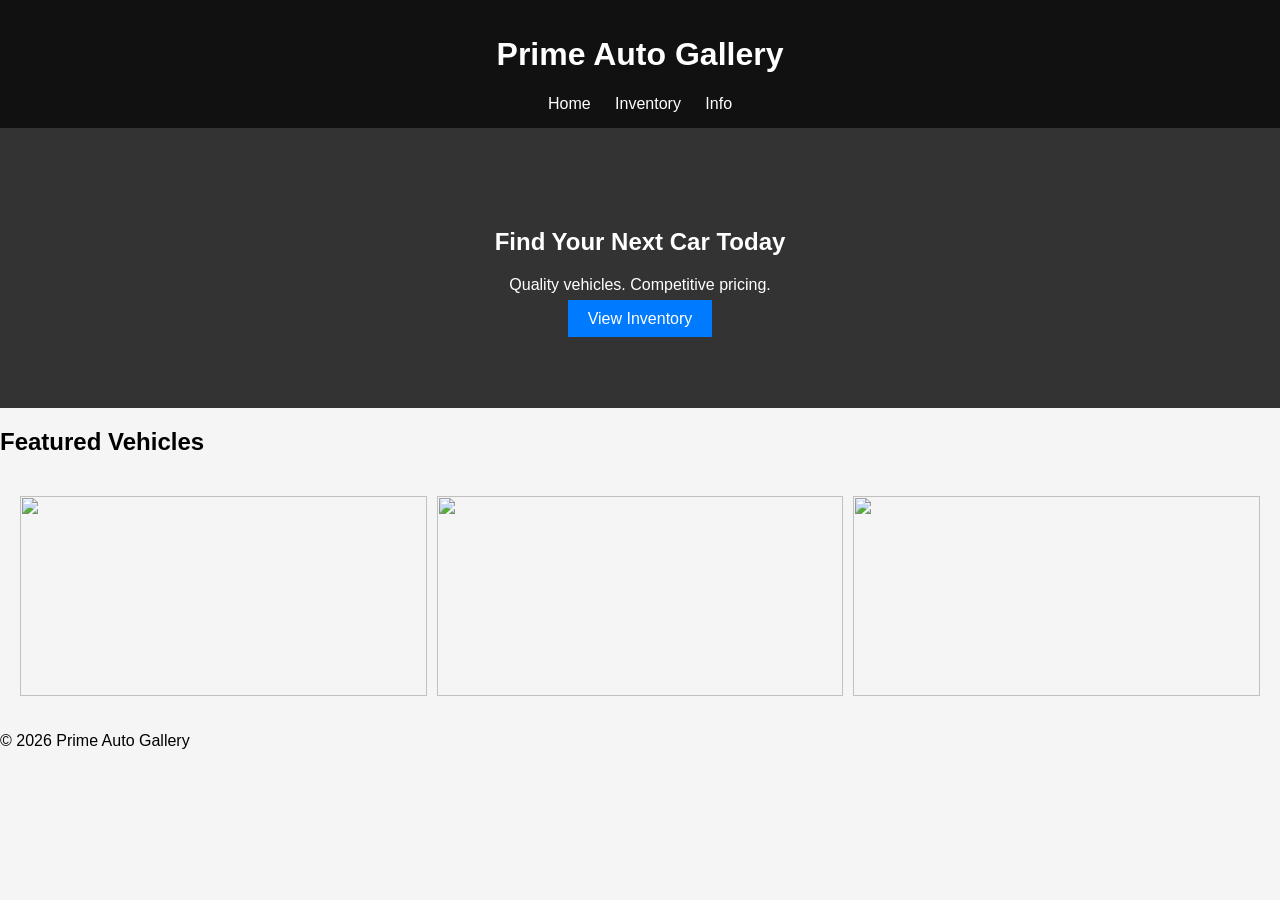
==== index.html @ af61cf28 "Add files via upload" ====
<!DOCTYPE html>
<html lang="en">
<head>
<meta charset="UTF-8">
<title>Prime Auto Gallery</title>
<link rel="stylesheet" href="style.css">
</head>
<body>
<header>
<h1>Prime Auto Gallery</h1>
<nav>
<a href="index.html">Home</a>
<a href="inventory.html">Inventory</a>
<a href="info.html">Info</a>
</nav>
</header>

<section class="hero">
<h2>Find Your Next Car Today</h2>
<p>Quality vehicles. Competitive pricing.</p>
<a href="inventory.html" class="btn">View Inventory</a>
</section>

<section class="gallery">
<h2>Featured Vehicles</h2>
<div class="grid">
<img src="images/car1.jpg">
<img src="images/car2.jpg">
<img src="images/car3.jpg">
</div>
</section>

<footer>
<p>© 2026 Prime Auto Gallery</p>
</footer>
</body>
</html>
---- style.css ----
body {font-family: Arial; margin:0; background:#f5f5f5;}
header {background:#111; color:white; padding:15px; text-align:center;}
nav a {color:white; margin:0 10px; text-decoration:none;}
.hero {background:#333; color:white; padding:80px; text-align:center;}
.btn {background:#007bff; color:white; padding:10px 20px; text-decoration:none;}
.grid {display:grid; grid-template-columns:repeat(auto-fit,minmax(200px,1fr)); gap:10px; padding:20px;}
.grid img {width:100%; height:200px; object-fit:cover;}
.inventory {display:grid; grid-template-columns:repeat(auto-fit,minmax(250px,1fr)); gap:20px; padding:20px;}
.car-card {background:white; padding:15px; text-align:center;}
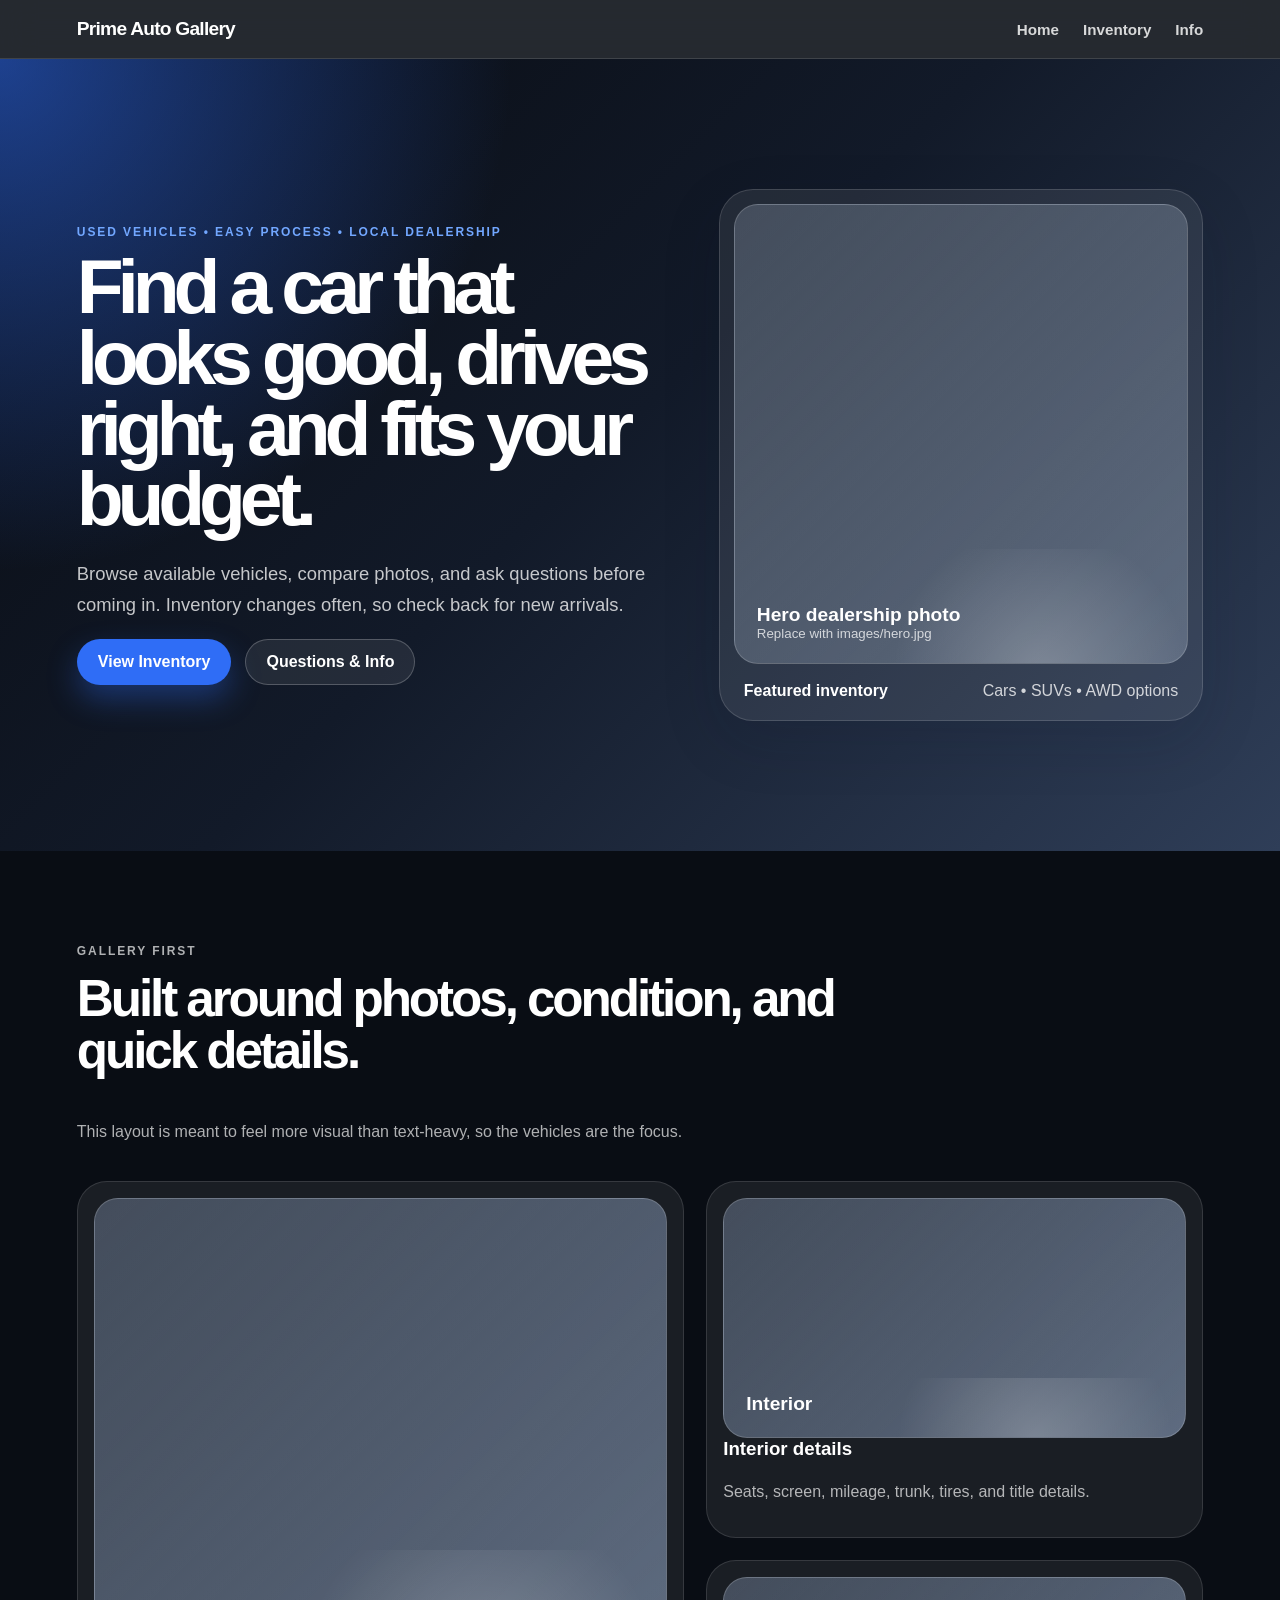
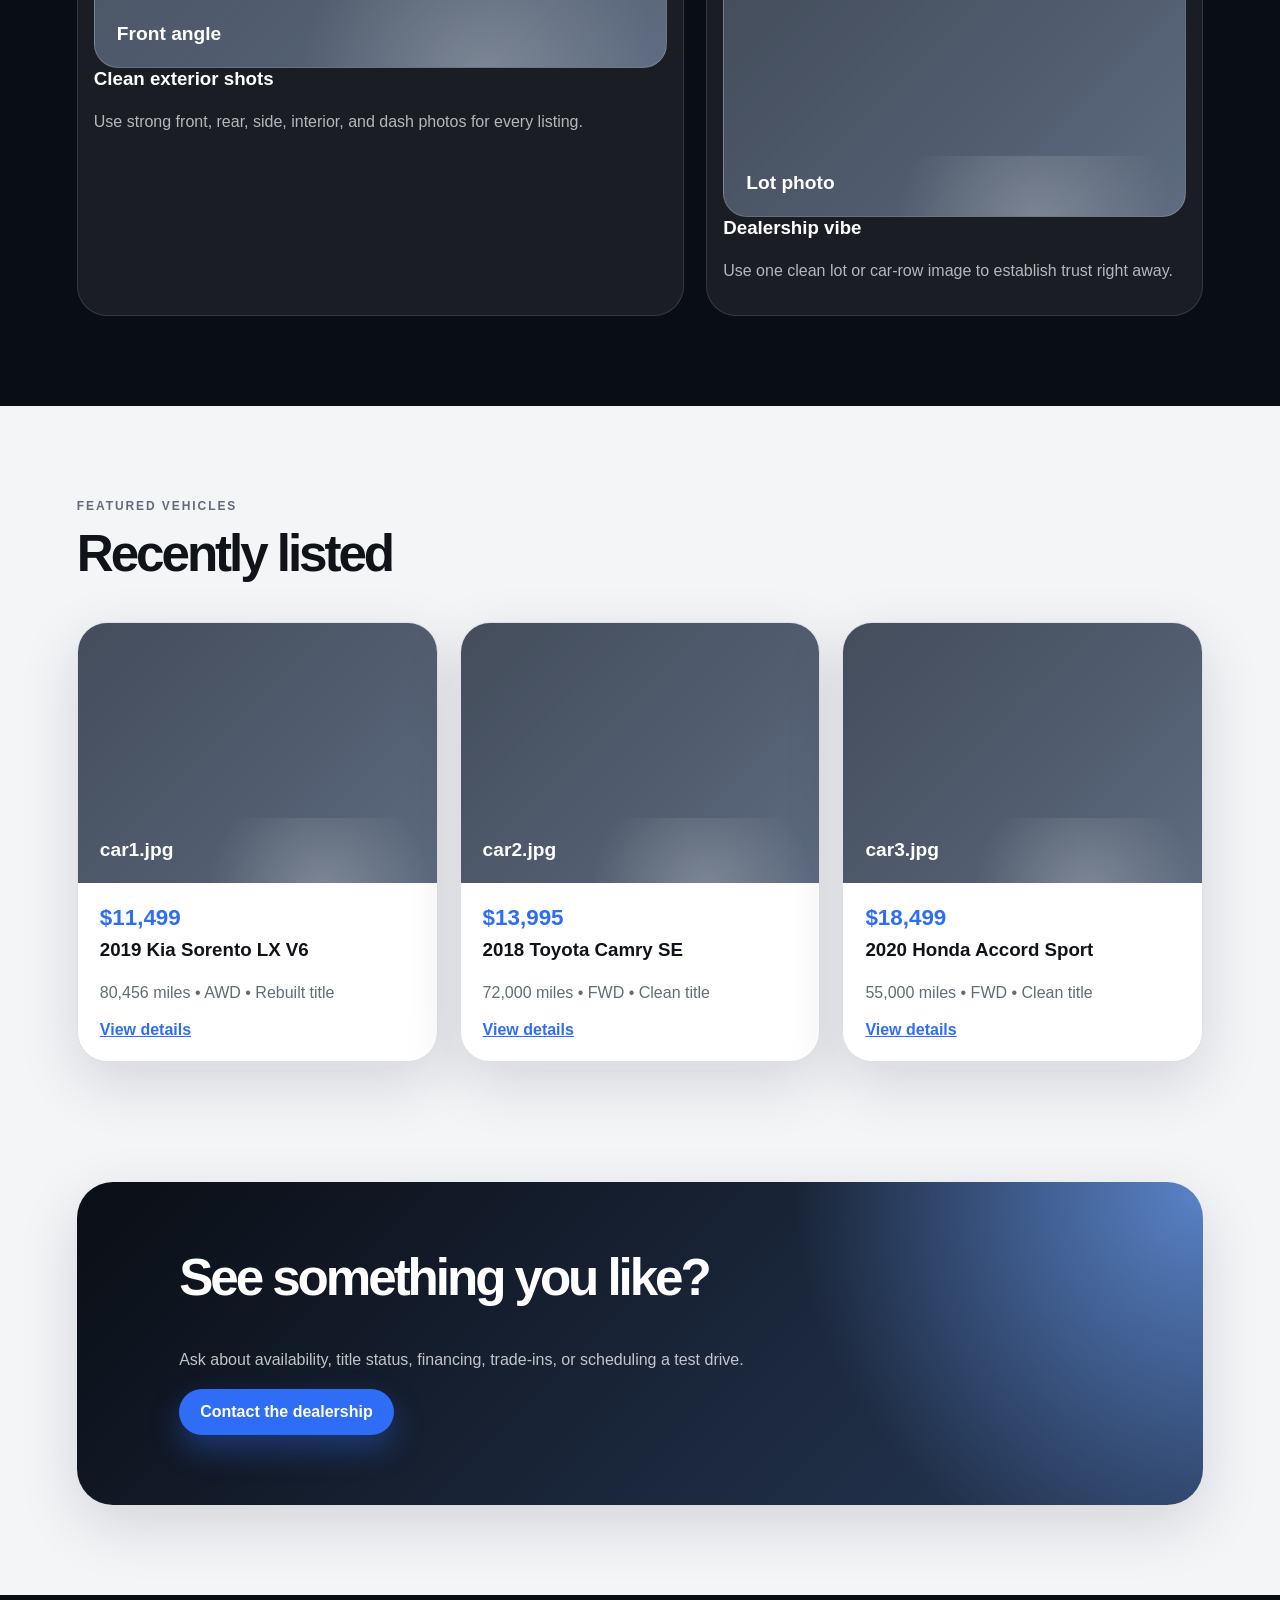
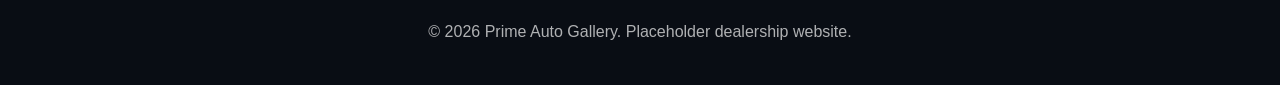
==== commit d5099f40: "Add files via upload" ====
--- a/index.html
+++ b/index.html
@@ -1,37 +1,142 @@
 <!DOCTYPE html>
 <html lang="en">
 <head>
-<meta charset="UTF-8">
-<title>Prime Auto Gallery</title>
-<link rel="stylesheet" href="style.css">
+  <meta charset="UTF-8" />
+  <meta name="viewport" content="width=device-width, initial-scale=1.0" />
+  <title>Prime Auto Gallery | Quality Used Vehicles</title>
+  <link rel="stylesheet" href="style.css" />
 </head>
 <body>
-<header>
-<h1>Prime Auto Gallery</h1>
-<nav>
-<a href="index.html">Home</a>
-<a href="inventory.html">Inventory</a>
-<a href="info.html">Info</a>
-</nav>
-</header>
 
-<section class="hero">
-<h2>Find Your Next Car Today</h2>
-<p>Quality vehicles. Competitive pricing.</p>
-<a href="inventory.html" class="btn">View Inventory</a>
-</section>
+  <header class="site-header">
+    <a href="index.html" class="logo">Prime Auto Gallery</a>
+    <button class="menu-toggle" id="menuToggle">Menu</button>
+    <nav id="mainNav">
+      <a href="index.html">Home</a>
+      <a href="inventory.html">Inventory</a>
+      <a href="info.html">Info</a>
+    </nav>
+  </header>
 
-<section class="gallery">
-<h2>Featured Vehicles</h2>
-<div class="grid">
-<img src="images/car1.jpg">
-<img src="images/car2.jpg">
-<img src="images/car3.jpg">
-</div>
-</section>
+  <main>
+    <section class="hero hero-gradient">
+      <div class="hero-content reveal">
+        <p class="eyebrow">Used vehicles • Easy process • Local dealership</p>
+        <h1>Find a car that looks good, drives right, and fits your budget.</h1>
+        <p class="hero-text">
+          Browse available vehicles, compare photos, and ask questions before coming in.
+          Inventory changes often, so check back for new arrivals.
+        </p>
+        <div class="hero-actions">
+          <a href="inventory.html" class="btn primary">View Inventory</a>
+          <a href="info.html" class="btn secondary">Questions & Info</a>
+        </div>
+      </div>
 
-<footer>
-<p>© 2026 Prime Auto Gallery</p>
-</footer>
+      <div class="hero-card reveal slide-up">
+        <div class="image-placeholder large">
+          <span>Hero dealership photo</span>
+          <small>Replace with images/hero.jpg</small>
+        </div>
+        <div class="hero-card-footer">
+          <strong>Featured inventory</strong>
+          <span>Cars • SUVs • AWD options</span>
+        </div>
+      </div>
+    </section>
+
+    <section class="section dark-band">
+      <div class="section-heading reveal">
+        <p class="eyebrow">Gallery first</p>
+        <h2>Built around photos, condition, and quick details.</h2>
+        <p>
+          This layout is meant to feel more visual than text-heavy, so the vehicles are the focus.
+        </p>
+      </div>
+
+      <div class="showcase-grid">
+        <div class="showcase-card tall reveal slide-up">
+          <div class="image-placeholder">
+            <span>Front angle</span>
+          </div>
+          <h3>Clean exterior shots</h3>
+          <p>Use strong front, rear, side, interior, and dash photos for every listing.</p>
+        </div>
+
+        <div class="showcase-card reveal slide-up delay-1">
+          <div class="image-placeholder">
+            <span>Interior</span>
+          </div>
+          <h3>Interior details</h3>
+          <p>Seats, screen, mileage, trunk, tires, and title details.</p>
+        </div>
+
+        <div class="showcase-card reveal slide-up delay-2">
+          <div class="image-placeholder">
+            <span>Lot photo</span>
+          </div>
+          <h3>Dealership vibe</h3>
+          <p>Use one clean lot or car-row image to establish trust right away.</p>
+        </div>
+      </div>
+    </section>
+
+    <section class="section">
+      <div class="section-heading reveal">
+        <p class="eyebrow">Featured vehicles</p>
+        <h2>Recently listed</h2>
+      </div>
+
+      <div class="vehicle-grid">
+        <article class="vehicle-card reveal slide-up">
+          <div class="vehicle-image image-placeholder">
+            <span>car1.jpg</span>
+          </div>
+          <div class="vehicle-info">
+            <p class="price">$11,499</p>
+            <h3>2019 Kia Sorento LX V6</h3>
+            <p>80,456 miles • AWD • Rebuilt title</p>
+            <a href="inventory.html" class="text-link">View details</a>
+          </div>
+        </article>
+
+        <article class="vehicle-card reveal slide-up delay-1">
+          <div class="vehicle-image image-placeholder">
+            <span>car2.jpg</span>
+          </div>
+          <div class="vehicle-info">
+            <p class="price">$13,995</p>
+            <h3>2018 Toyota Camry SE</h3>
+            <p>72,000 miles • FWD • Clean title</p>
+            <a href="inventory.html" class="text-link">View details</a>
+          </div>
+        </article>
+
+        <article class="vehicle-card reveal slide-up delay-2">
+          <div class="vehicle-image image-placeholder">
+            <span>car3.jpg</span>
+          </div>
+          <div class="vehicle-info">
+            <p class="price">$18,499</p>
+            <h3>2020 Honda Accord Sport</h3>
+            <p>55,000 miles • FWD • Clean title</p>
+            <a href="inventory.html" class="text-link">View details</a>
+          </div>
+        </article>
+      </div>
+    </section>
+
+    <section class="cta-gradient reveal">
+      <h2>See something you like?</h2>
+      <p>Ask about availability, title status, financing, trade-ins, or scheduling a test drive.</p>
+      <a href="info.html" class="btn primary">Contact the dealership</a>
+    </section>
+  </main>
+
+  <footer>
+    <p>© 2026 Prime Auto Gallery. Placeholder dealership website.</p>
+  </footer>
+
+  <script src="script.js"></script>
 </body>
 </html>
--- a/style.css
+++ b/style.css
@@ -1,9 +1,524 @@
-body {font-family: Arial; margin:0; background:#f5f5f5;}
-header {background:#111; color:white; padding:15px; text-align:center;}
-nav a {color:white; margin:0 10px; text-decoration:none;}
-.hero {background:#333; color:white; padding:80px; text-align:center;}
-.btn {background:#007bff; color:white; padding:10px 20px; text-decoration:none;}
-.grid {display:grid; grid-template-columns:repeat(auto-fit,minmax(200px,1fr)); gap:10px; padding:20px;}
-.grid img {width:100%; height:200px; object-fit:cover;}
-.inventory {display:grid; grid-template-columns:repeat(auto-fit,minmax(250px,1fr)); gap:20px; padding:20px;}
-.car-card {background:white; padding:15px; text-align:center;}
+:root {
+  --bg: #f4f5f7;
+  --card: #ffffff;
+  --ink: #101318;
+  --muted: #626b7a;
+  --line: #dde1e7;
+  --dark: #090d14;
+  --dark-2: #141b27;
+  --accent: #2f6df6;
+  --accent-2: #72a7ff;
+  --radius: 24px;
+  --shadow: 0 20px 60px rgba(15, 23, 42, 0.14);
+}
+
+* {
+  box-sizing: border-box;
+}
+
+body {
+  margin: 0;
+  font-family: Arial, Helvetica, sans-serif;
+  background: var(--bg);
+  color: var(--ink);
+}
+
+a {
+  color: inherit;
+}
+
+.site-header {
+  position: sticky;
+  top: 0;
+  z-index: 20;
+  display: flex;
+  align-items: center;
+  justify-content: space-between;
+  padding: 18px 6%;
+  background: rgba(9, 13, 20, 0.88);
+  backdrop-filter: blur(16px);
+  color: white;
+  border-bottom: 1px solid rgba(255,255,255,0.12);
+}
+
+.logo {
+  font-weight: 800;
+  letter-spacing: -0.04em;
+  text-decoration: none;
+  font-size: 1.2rem;
+}
+
+nav {
+  display: flex;
+  gap: 24px;
+}
+
+nav a {
+  color: rgba(255,255,255,0.82);
+  text-decoration: none;
+  font-weight: 700;
+  font-size: 0.95rem;
+}
+
+nav a:hover {
+  color: white;
+}
+
+.menu-toggle {
+  display: none;
+  background: white;
+  color: var(--dark);
+  border: 0;
+  border-radius: 999px;
+  padding: 9px 14px;
+  font-weight: 800;
+}
+
+.hero {
+  min-height: 88vh;
+  display: grid;
+  grid-template-columns: 1.1fr 0.9fr;
+  align-items: center;
+  gap: 50px;
+  padding: 80px 6%;
+  overflow: hidden;
+}
+
+.hero-gradient {
+  background:
+    radial-gradient(circle at top left, rgba(47,109,246,0.55), transparent 34%),
+    linear-gradient(135deg, #080b11 0%, #121a29 48%, #2f3e58 100%);
+  color: white;
+}
+
+.eyebrow {
+  text-transform: uppercase;
+  letter-spacing: 0.16em;
+  font-size: 0.75rem;
+  font-weight: 900;
+  color: var(--accent-2);
+  margin: 0 0 12px;
+}
+
+h1, h2, h3, p {
+  margin-top: 0;
+}
+
+h1 {
+  font-size: clamp(2.7rem, 6vw, 5.8rem);
+  line-height: 0.92;
+  letter-spacing: -0.08em;
+  margin-bottom: 24px;
+}
+
+h2 {
+  font-size: clamp(2rem, 4vw, 3.4rem);
+  letter-spacing: -0.06em;
+  line-height: 1;
+}
+
+.hero-text {
+  color: rgba(255,255,255,0.76);
+  max-width: 650px;
+  font-size: 1.15rem;
+  line-height: 1.7;
+}
+
+.hero-actions {
+  display: flex;
+  gap: 14px;
+  flex-wrap: wrap;
+}
+
+.btn {
+  display: inline-flex;
+  align-items: center;
+  justify-content: center;
+  border-radius: 999px;
+  padding: 13px 20px;
+  text-decoration: none;
+  font-weight: 900;
+  border: 1px solid transparent;
+  transition: transform 0.2s ease, box-shadow 0.2s ease;
+}
+
+.btn:hover {
+  transform: translateY(-2px);
+}
+
+.btn.primary {
+  background: var(--accent);
+  color: white;
+  box-shadow: 0 14px 30px rgba(47,109,246,0.35);
+}
+
+.btn.secondary {
+  background: rgba(255,255,255,0.08);
+  color: white;
+  border-color: rgba(255,255,255,0.22);
+}
+
+.hero-card {
+  background: rgba(255,255,255,0.08);
+  border: 1px solid rgba(255,255,255,0.14);
+  border-radius: 34px;
+  padding: 14px;
+  box-shadow: var(--shadow);
+  transform: rotate(2deg);
+}
+
+.hero-card-footer {
+  display: flex;
+  justify-content: space-between;
+  gap: 10px;
+  padding: 18px 10px 6px;
+  color: rgba(255,255,255,0.78);
+}
+
+.hero-card-footer strong {
+  color: white;
+}
+
+.image-placeholder {
+  min-height: 240px;
+  border-radius: var(--radius);
+  background:
+    linear-gradient(135deg, rgba(255,255,255,0.16), rgba(255,255,255,0.03)),
+    linear-gradient(135deg, #202b3d, #59677c);
+  border: 1px solid rgba(255,255,255,0.18);
+  display: flex;
+  flex-direction: column;
+  justify-content: end;
+  padding: 22px;
+  color: white;
+  overflow: hidden;
+  position: relative;
+}
+
+.image-placeholder::before {
+  content: "";
+  position: absolute;
+  inset: auto -20% -30% 15%;
+  height: 55%;
+  background: radial-gradient(circle, rgba(255,255,255,0.22), transparent 55%);
+}
+
+.image-placeholder span {
+  position: relative;
+  z-index: 1;
+  font-weight: 900;
+  font-size: 1.2rem;
+}
+
+.image-placeholder small {
+  position: relative;
+  z-index: 1;
+  opacity: 0.75;
+}
+
+.image-placeholder.large {
+  min-height: 460px;
+}
+
+.section {
+  padding: 90px 6%;
+}
+
+.dark-band {
+  background: var(--dark);
+  color: white;
+}
+
+.section-heading {
+  max-width: 760px;
+  margin-bottom: 36px;
+}
+
+.section-heading p {
+  color: var(--muted);
+  line-height: 1.7;
+}
+
+.dark-band .section-heading p {
+  color: rgba(255,255,255,0.68);
+}
+
+.showcase-grid {
+  display: grid;
+  grid-template-columns: 1.1fr 0.9fr;
+  gap: 22px;
+}
+
+.showcase-card {
+  background: rgba(255,255,255,0.07);
+  border: 1px solid rgba(255,255,255,0.12);
+  border-radius: 30px;
+  padding: 16px;
+}
+
+.showcase-card.tall {
+  grid-row: span 2;
+}
+
+.showcase-card.tall .image-placeholder {
+  min-height: 470px;
+}
+
+.showcase-card p {
+  color: rgba(255,255,255,0.68);
+  line-height: 1.6;
+}
+
+.vehicle-grid {
+  display: grid;
+  grid-template-columns: repeat(3, 1fr);
+  gap: 22px;
+}
+
+.vehicle-card,
+.inventory-card,
+.info-panel,
+.faq-list,
+.contact-card {
+  background: var(--card);
+  border: 1px solid var(--line);
+  border-radius: 30px;
+  box-shadow: var(--shadow);
+}
+
+.vehicle-card {
+  overflow: hidden;
+}
+
+.vehicle-image {
+  min-height: 260px;
+  border-radius: 0;
+  border: 0;
+}
+
+.vehicle-info {
+  padding: 22px;
+}
+
+.price {
+  color: var(--accent);
+  font-size: 1.4rem;
+  font-weight: 900;
+  margin-bottom: 8px;
+}
+
+.vehicle-info p:not(.price),
+.inventory-details p:not(.price) {
+  color: var(--muted);
+  line-height: 1.6;
+}
+
+.text-link {
+  font-weight: 900;
+  color: var(--accent);
+}
+
+.cta-gradient {
+  margin: 30px 6% 90px;
+  padding: 70px 8%;
+  border-radius: 36px;
+  color: white;
+  background:
+    radial-gradient(circle at top right, rgba(114,167,255,0.7), transparent 35%),
+    linear-gradient(135deg, #0a0e15, #263856);
+  box-shadow: var(--shadow);
+}
+
+.cta-gradient p {
+  color: rgba(255,255,255,0.74);
+  max-width: 640px;
+  line-height: 1.7;
+}
+
+.page-hero {
+  padding: 90px 6% 70px;
+  background:
+    radial-gradient(circle at top right, rgba(47,109,246,0.35), transparent 35%),
+    linear-gradient(135deg, #0a0e15, #1b2434);
+  color: white;
+}
+
+.page-hero p {
+  color: rgba(255,255,255,0.72);
+  font-size: 1.1rem;
+}
+
+.inventory-toolbar {
+  margin: 30px 6% 0;
+  display: flex;
+  justify-content: space-between;
+  gap: 12px;
+  padding: 16px 20px;
+  border-radius: 18px;
+  background: white;
+  border: 1px solid var(--line);
+  color: var(--muted);
+  font-weight: 800;
+}
+
+.inventory-list {
+  padding: 30px 6% 90px;
+  display: grid;
+  gap: 24px;
+}
+
+.inventory-card {
+  display: grid;
+  grid-template-columns: 340px 1fr;
+  overflow: hidden;
+}
+
+.inventory-photo {
+  min-height: 280px;
+  border-radius: 0;
+  border: 0;
+}
+
+.inventory-details {
+  padding: 28px;
+}
+
+.inventory-details h2 {
+  font-size: 2rem;
+  margin-bottom: 10px;
+}
+
+.tags {
+  display: flex;
+  gap: 8px;
+  flex-wrap: wrap;
+  margin: 18px 0;
+}
+
+.tags span {
+  background: #edf2ff;
+  color: #244a9b;
+  border-radius: 999px;
+  padding: 8px 12px;
+  font-weight: 900;
+  font-size: 0.85rem;
+}
+
+.info-layout {
+  padding: 60px 6%;
+  display: grid;
+  grid-template-columns: 0.85fr 1.15fr;
+  gap: 24px;
+}
+
+.info-panel,
+.faq-list,
+.contact-card {
+  padding: 30px;
+}
+
+.info-panel p,
+.faq-item p,
+.contact-card p {
+  color: var(--muted);
+  line-height: 1.7;
+}
+
+.faq-item {
+  padding: 20px 0;
+  border-bottom: 1px solid var(--line);
+}
+
+.faq-item:last-child {
+  border-bottom: 0;
+}
+
+.contact-card {
+  margin: 0 6% 90px;
+}
+
+footer {
+  background: var(--dark);
+  color: rgba(255,255,255,0.68);
+  text-align: center;
+  padding: 28px 6%;
+}
+
+.reveal {
+  opacity: 0;
+  transform: translateY(34px);
+  transition: opacity 0.75s ease, transform 0.75s ease;
+}
+
+.reveal.active {
+  opacity: 1;
+  transform: translateY(0);
+}
+
+.slide-up {
+  transform: translateY(70px);
+}
+
+.slide-up.active {
+  transform: translateY(0);
+}
+
+.delay-1 {
+  transition-delay: 0.12s;
+}
+
+.delay-2 {
+  transition-delay: 0.24s;
+}
+
+@media (max-width: 850px) {
+  .menu-toggle {
+    display: inline-flex;
+  }
+
+  nav {
+    display: none;
+    position: absolute;
+    top: 68px;
+    left: 6%;
+    right: 6%;
+    flex-direction: column;
+    background: #101318;
+    padding: 18px;
+    border-radius: 18px;
+    box-shadow: var(--shadow);
+  }
+
+  nav.open {
+    display: flex;
+  }
+
+  .hero,
+  .showcase-grid,
+  .vehicle-grid,
+  .inventory-card,
+  .info-layout {
+    grid-template-columns: 1fr;
+  }
+
+  .hero {
+    padding-top: 55px;
+  }
+
+  .hero-card {
+    transform: none;
+  }
+
+  .image-placeholder.large,
+  .showcase-card.tall .image-placeholder {
+    min-height: 300px;
+  }
+
+  .inventory-toolbar {
+    flex-direction: column;
+  }
+
+  h1 {
+    font-size: 3rem;
+  }
+}
